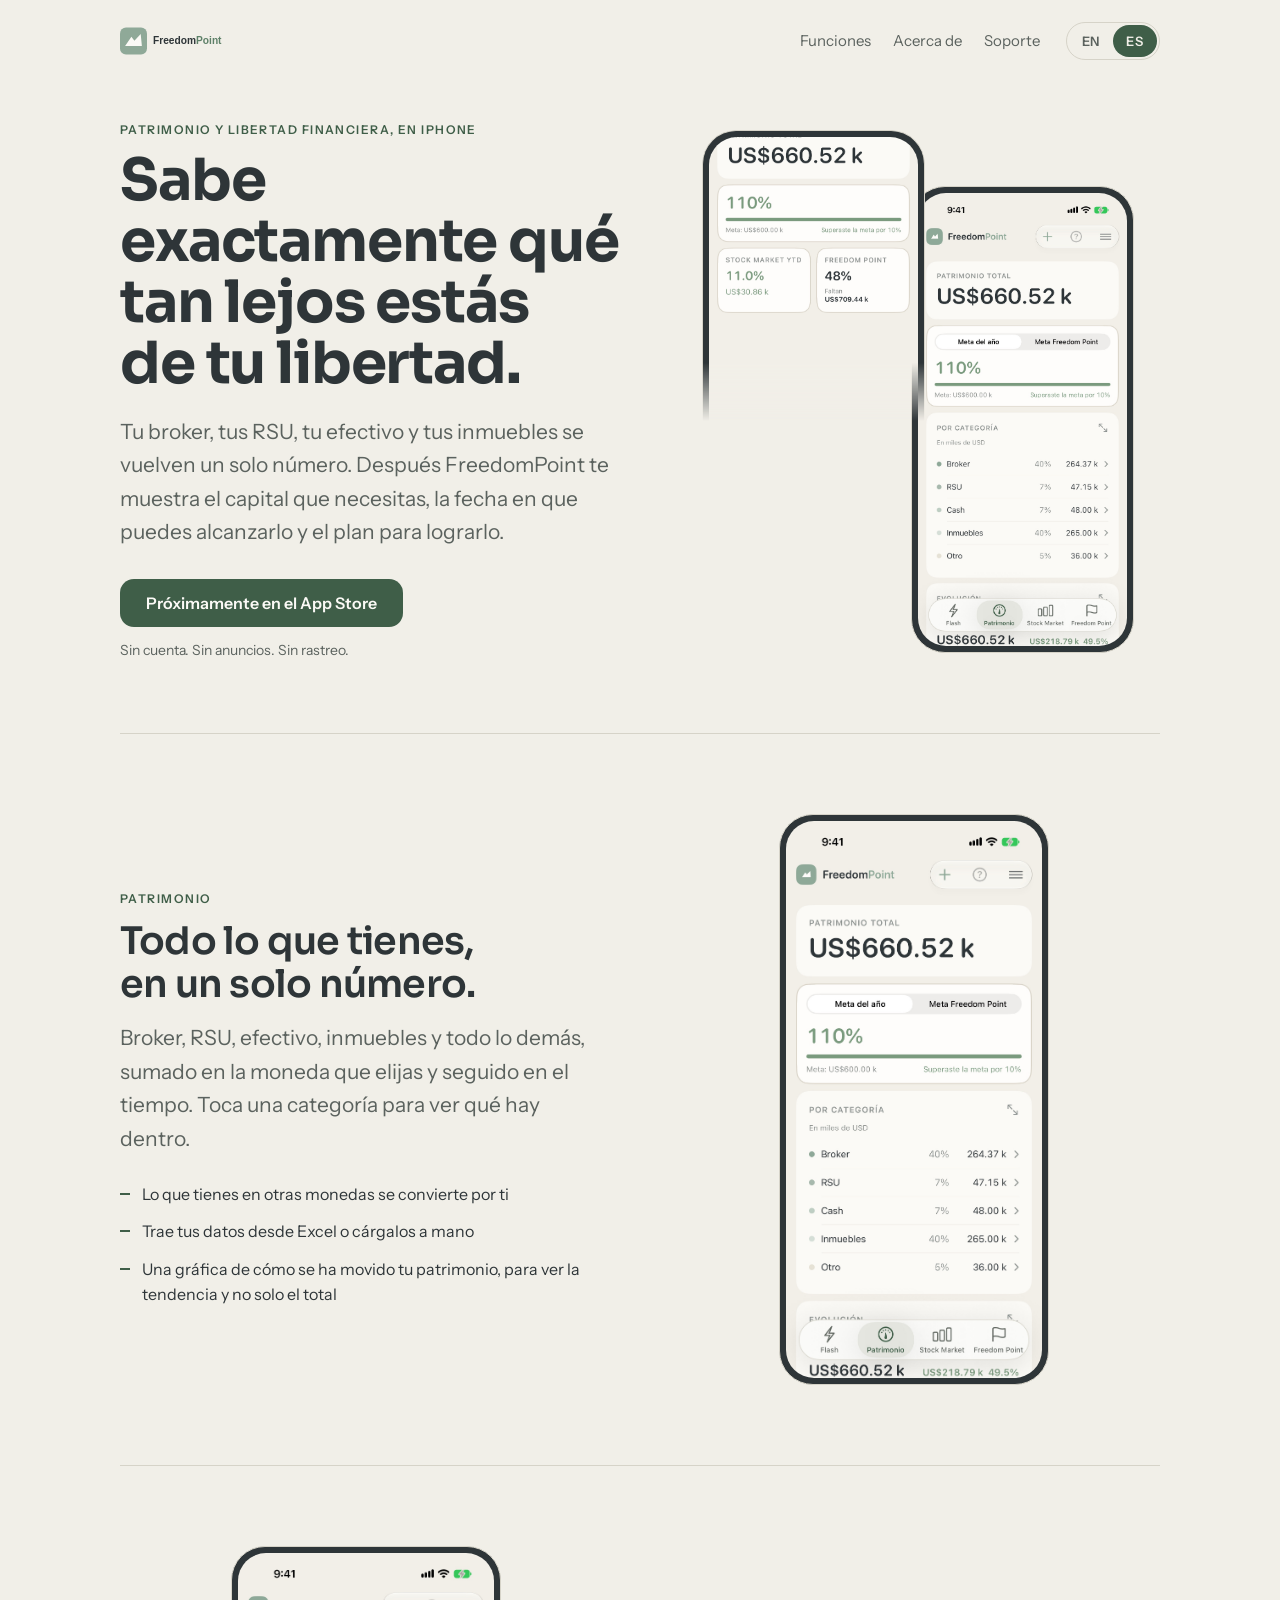
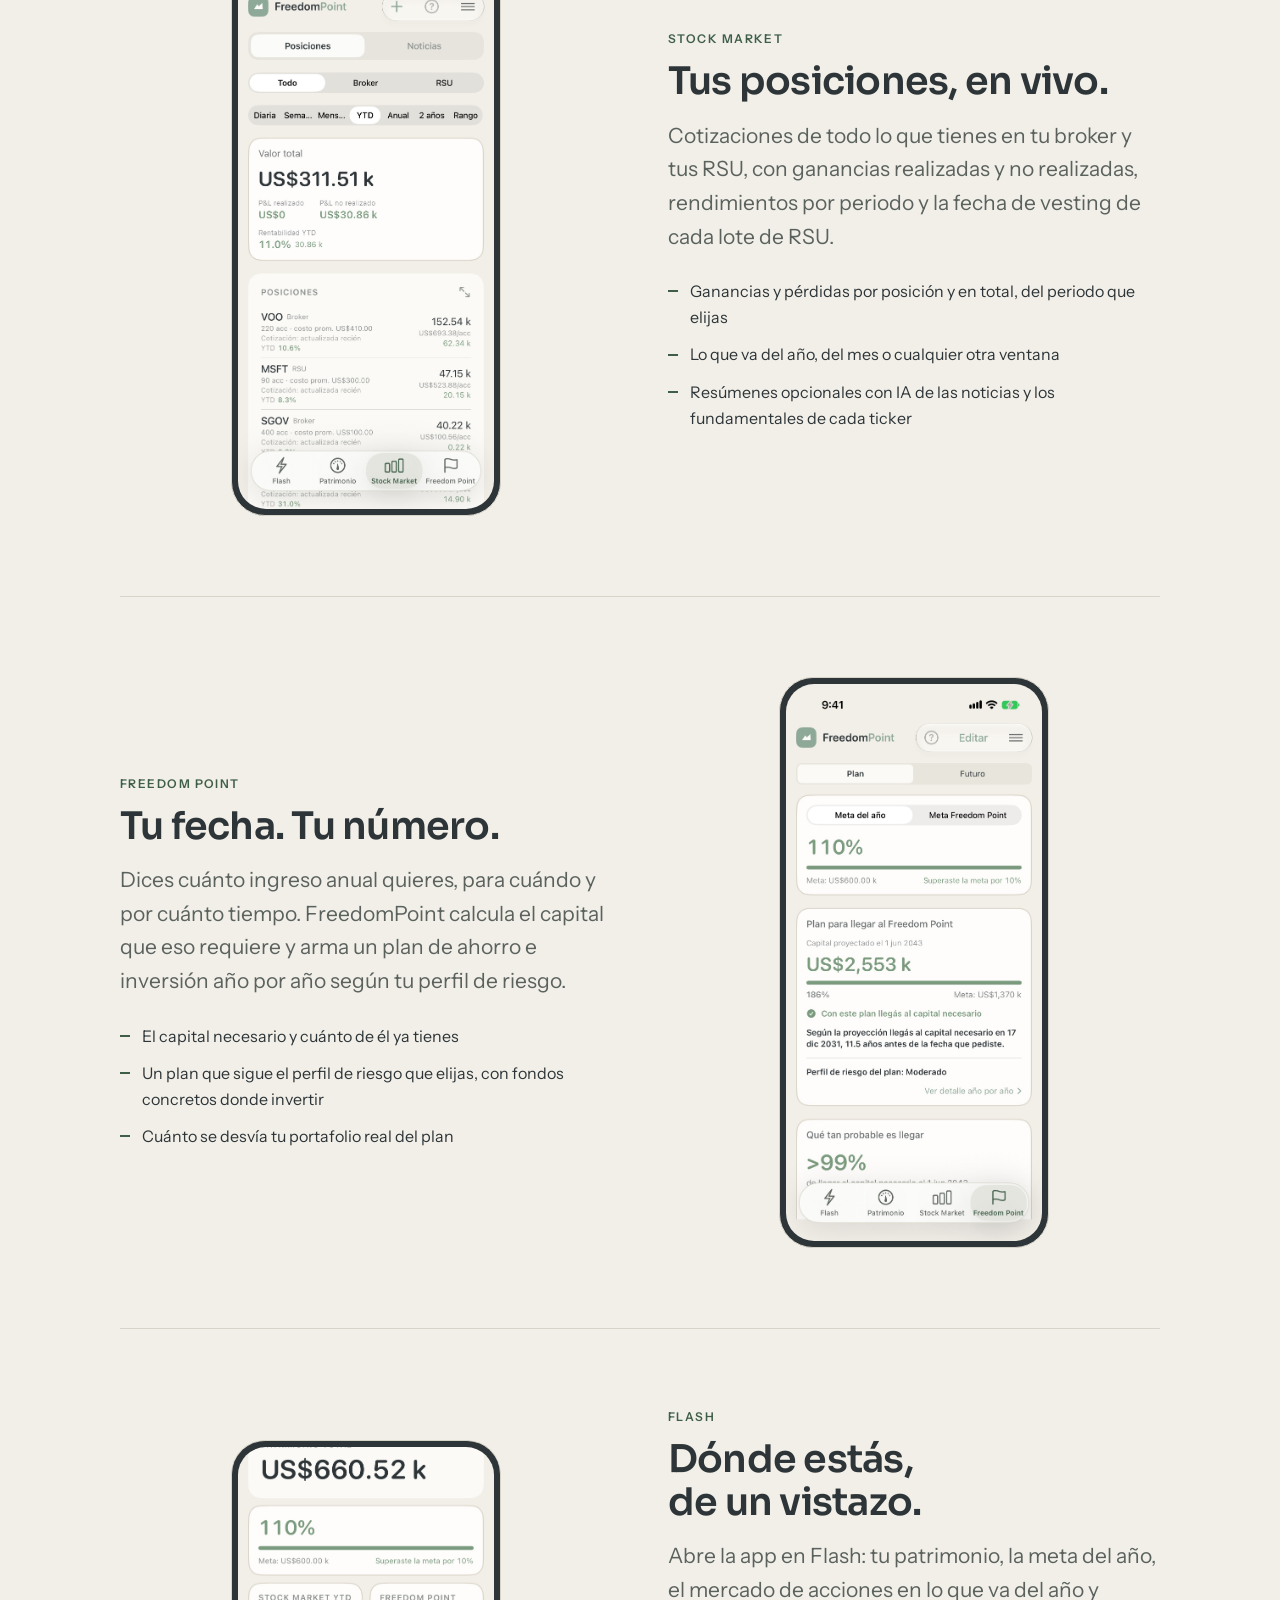
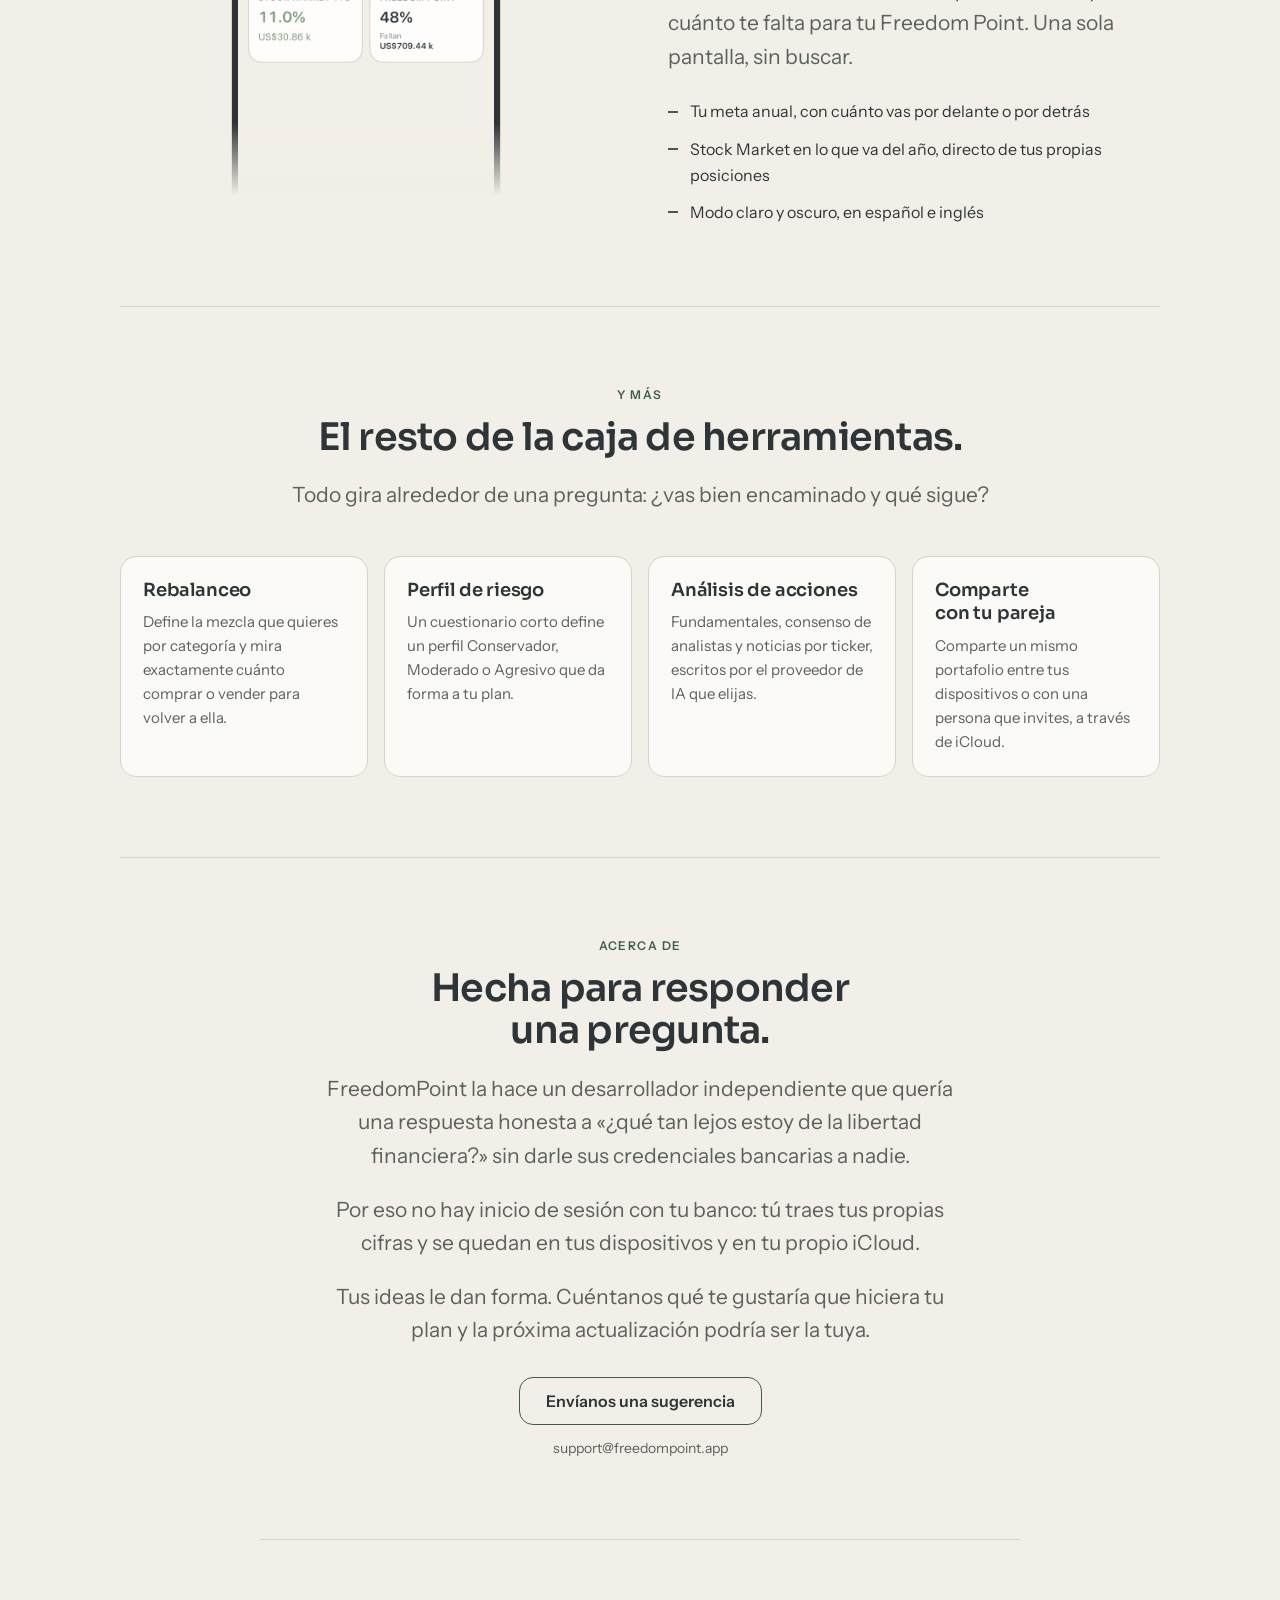
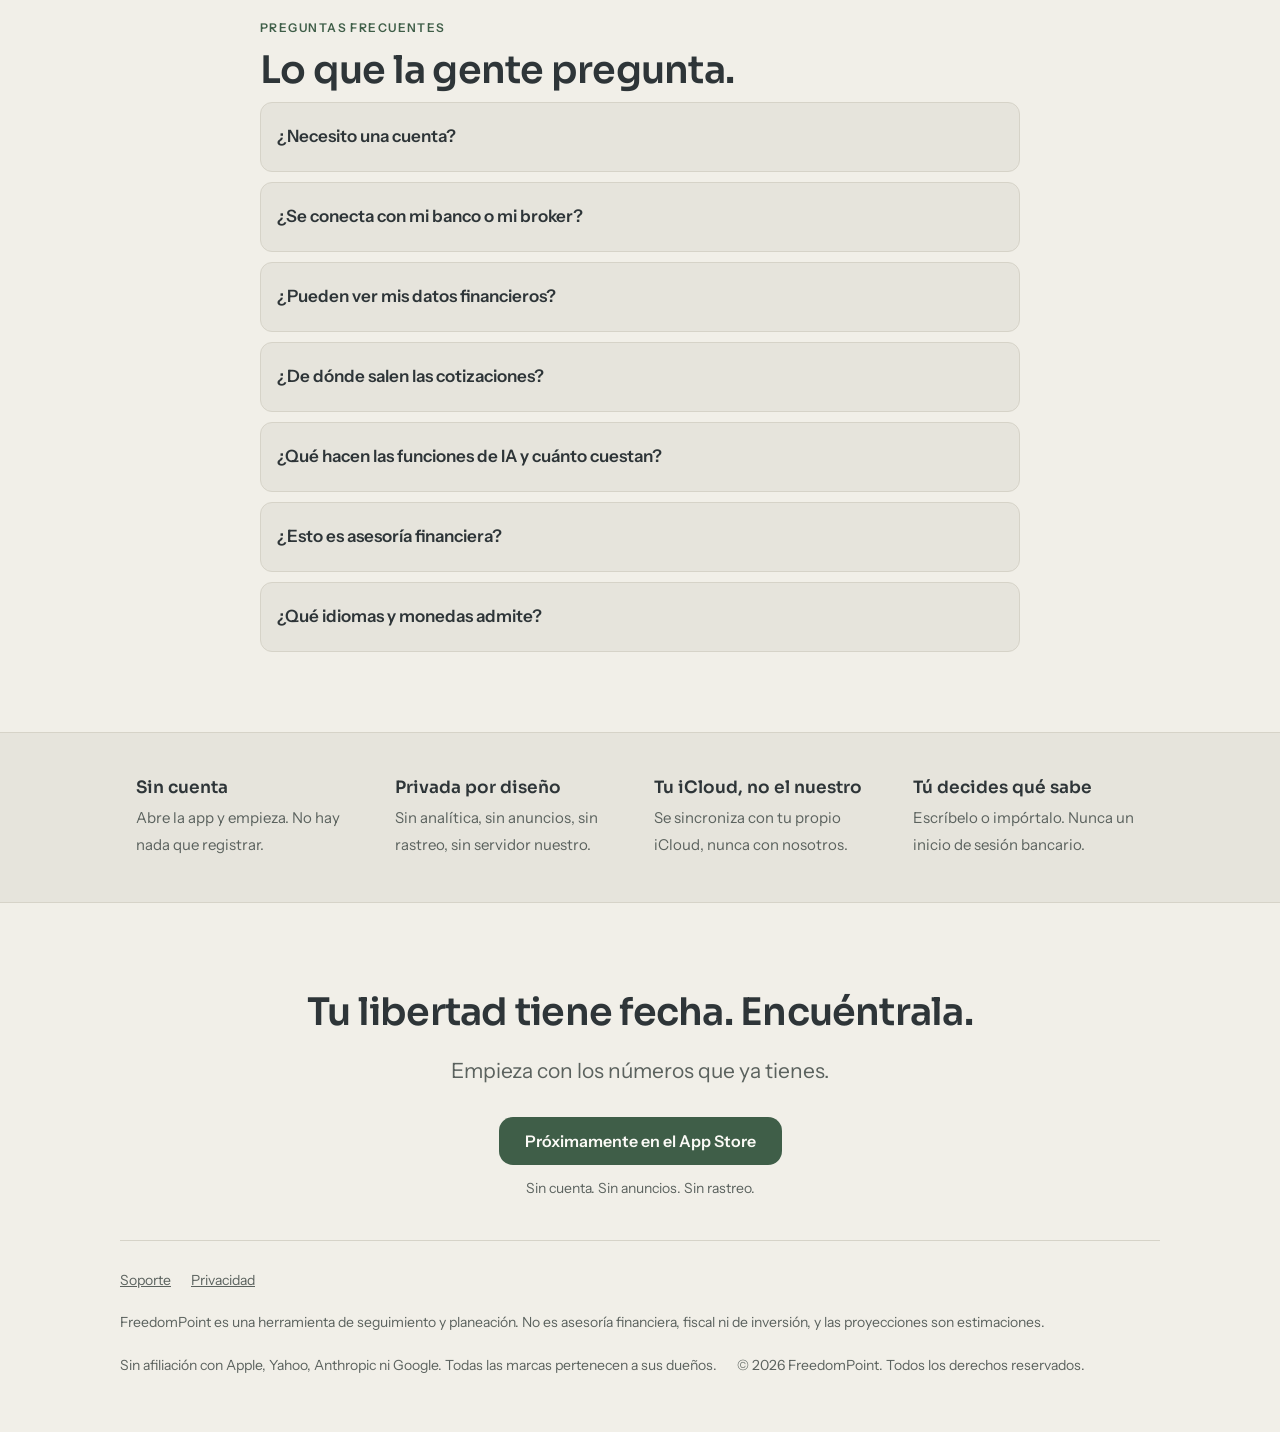
==== es/index.html @ 86e63a3a "Add the FreedomPoint website: landing, privacy policy and support in English and Spanish Co-Authored" ====
<!doctype html>
<html lang="es">
<head>
<meta charset="utf-8">
<meta name="viewport" content="width=device-width,initial-scale=1,viewport-fit=cover">
<title>FreedomPoint: patrimonio y libertad financiera para iPhone</title>
<meta name="description" content="Ve todo tu patrimonio en un solo número y qué tan lejos estás de la libertad financiera. Broker, RSU, efectivo e inmuebles en una app para iPhone. Sin cuenta, sin anuncios, sin rastreo.">
<meta name="theme-color" content="#f1efe8" media="(prefers-color-scheme: light)">
<meta name="theme-color" content="#121514" media="(prefers-color-scheme: dark)">
<link rel="canonical" href="https://freedompoint.app/es/">
<link rel="alternate" hreflang="es" href="https://freedompoint.app/es/">
<link rel="alternate" hreflang="en" href="https://freedompoint.app/">
<link rel="alternate" hreflang="x-default" href="https://freedompoint.app/">
<link rel="icon" href="/img/icon.svg" type="image/svg+xml">
<link rel="apple-touch-icon" href="/img/apple-touch-icon.png">
<meta property="og:title" content="FreedomPoint: patrimonio y libertad financiera para iPhone">
<meta property="og:description" content="Sabe exactamente qué tan lejos estás de la libertad financiera.">
<meta property="og:type" content="website">
<meta property="og:url" content="https://freedompoint.app/es/">
<meta property="og:image" content="https://freedompoint.app/img/og.jpg">
<meta name="twitter:card" content="summary_large_image">
<link rel="preconnect" href="https://fonts.googleapis.com">
<link rel="preconnect" href="https://fonts.gstatic.com" crossorigin>
<link rel="stylesheet" href="https://fonts.googleapis.com/css2?family=Instrument+Sans:wght@400;500;600&family=Sora:wght@500;600;700&display=swap">
<link rel="stylesheet" href="/style.css">
<script type="application/ld+json">{"@context": "https://schema.org", "@type": "MobileApplication", "name": "FreedomPoint", "operatingSystem": "iOS", "applicationCategory": "FinanceApplication", "description": "Ve todo tu patrimonio en un solo número y qué tan lejos estás de la libertad financiera: broker, RSU, efectivo e inmuebles en una app para iPhone.", "url": "https://freedompoint.app/es/", "inLanguage": "es"}</script>
<script type="application/ld+json">{"@context": "https://schema.org", "@type": "FAQPage", "mainEntity": [{"@type": "Question", "name": "¿Necesito una cuenta?", "acceptedAnswer": {"@type": "Answer", "text": "No. FreedomPoint no tiene cuentas ni un servidor propio. Ábrela y empieza. Tus datos viven en tu iPhone y, si tienes iCloud activado, en tu propio iCloud privado para que tus dispositivos queden sincronizados."}}, {"@type": "Question", "name": "¿Se conecta con mi banco o mi broker?", "acceptedAnswer": {"@type": "Answer", "text": "No, y nunca te pide tus credenciales. Cargas tus posiciones a mano o las importas desde un archivo de Excel, así tú controlas lo que la app sabe."}}, {"@type": "Question", "name": "¿Pueden ver mis datos financieros?", "acceptedAnswer": {"@type": "Answer", "text": "No. Tu portafolio se guarda en tu base de datos privada de iCloud, a la que el desarrollador no tiene acceso. La app no tiene analítica ni rastreo. La política de privacidad enumera cada caso en que algo sale de tu dispositivo."}}, {"@type": "Question", "name": "¿De dónde salen las cotizaciones?", "acceptedAnswer": {"@type": "Answer", "text": "De Yahoo Finance. La app envía los símbolos (y los pares de monedas para la conversión) para obtener precios. Los precios pueden llegar con retraso o no estar disponibles, así que trátalos como informativos, no como un feed para operar."}}, {"@type": "Question", "name": "¿Qué hacen las funciones de IA y cuánto cuestan?", "acceptedAnswer": {"@type": "Answer", "text": "Las sugerencias, los resúmenes de noticias y el análisis de acciones con IA son opcionales. Tú eliges Anthropic (Claude) o Google Gemini y agregas tu propia clave de API, que queda en el Llavero de tu dispositivo. El uso lo cobra ese proveedor, no nosotros. La política de privacidad explica exactamente qué envía cada función."}}, {"@type": "Question", "name": "¿Esto es asesoría financiera?", "acceptedAnswer": {"@type": "Answer", "text": "No. FreedomPoint es una herramienta de seguimiento y planeación. Las proyecciones son estimaciones basadas en los supuestos que tú defines, y el plan y las sugerencias con IA no son asesoría de inversión, fiscal ni legal. Los rendimientos pasados no garantizan los futuros."}}, {"@type": "Question", "name": "¿Qué idiomas y monedas admite?", "acceptedAnswer": {"@type": "Answer", "text": "La app está en español e inglés, independientemente del idioma de tu teléfono. Tú eliges la moneda en que ver tu patrimonio y lo que tienes en otras monedas se convierte."}}]}</script>
</head>
<body>
<div class="in">
  <nav>
    <a class="brand" href="/es/" aria-label="Inicio de FreedomPoint"><picture><source media="(prefers-color-scheme: dark)" srcset="/img/freedompoint-lockup-dark.svg"><img src="/img/freedompoint-lockup-light.svg" alt="FreedomPoint" width="150" height="30"></picture></a>
    <span class="navlinks"><a class="hide-sm" href="/es/#features">Funciones</a><a class="hide-sm" href="/es/#about">Acerca de</a><a href="/es/soporte.html">Soporte</a><span class="lang" role="group" aria-label="Language"><a href="/" lang="en" hreflang="en">EN</a><a href="/es/" lang="es" hreflang="es" aria-current="true">ES</a></span></span>
  </nav>

  <main id="main">
  <section class="hero">
    <div>
      <div class="label">Patrimonio y libertad financiera, en iPhone</div>
      <h1>Sabe exactamente qué tan lejos estás de tu libertad.</h1>
      <p class="lead">Tu broker, tus RSU, tu efectivo y tus inmuebles se vuelven un solo número. Después FreedomPoint te muestra el capital que necesitas, la fecha en que puedes alcanzarlo y el plan para lograrlo.</p>
      <span class="cta soon" role="note">Próximamente en el App Store</span>
      <p class="fine">Sin cuenta. Sin anuncios. Sin rastreo.</p>
    </div>
    <div class="phones">
      <div class="phone crop"><img src="/img/es/flash.jpg" alt="Pantalla Flash con patrimonio, meta anual, mercado en el año y distancia al Freedom Point" width="1206" height="1640"></div>
      <div class="phone"><img src="/img/es/networth.jpg" alt="Pantalla de Patrimonio de FreedomPoint con el total y su desglose por categoría" width="1206" height="2622" loading="lazy"></div>
    </div>
  </section>

  <section class="band" id="features">
    <div class="row">
      <div class="copy">
        <div class="label">Patrimonio</div>
        <h2>Todo lo que tienes, en un solo número.</h2>
        <p class="lead">Broker, RSU, efectivo, inmuebles y todo lo demás, sumado en la moneda que elijas y seguido en el tiempo. Toca una categoría para ver qué hay dentro.</p>
        <ul class="pts"><li>Lo que tienes en otras monedas se convierte por ti</li><li>Trae tus datos desde Excel o cárgalos a mano</li><li>Una gráfica de cómo se ha movido tu patrimonio, para ver la tendencia y no solo el total</li></ul>
      </div>
      <div class="phones"><div class="phone" style="width:min(70%,270px)"><img src="/img/es/networth.jpg" alt="Pantalla de Patrimonio de FreedomPoint con el total y su desglose por categoría" width="1206" height="2622" loading="lazy"></div></div>
    </div>
  </section>

  <section class="band">
    <div class="row flip">
      <div class="copy">
        <div class="label">Stock Market</div>
        <h2>Tus posiciones, en vivo.</h2>
        <p class="lead">Cotizaciones de todo lo que tienes en tu broker y tus RSU, con ganancias realizadas y no realizadas, rendimientos por periodo y la fecha de vesting de cada lote de RSU.</p>
        <ul class="pts"><li>Ganancias y pérdidas por posición y en total, del periodo que elijas</li><li>Lo que va del año, del mes o cualquier otra ventana</li><li>Resúmenes opcionales con IA de las noticias y los fundamentales de cada ticker</li></ul>
      </div>
      <div class="phones"><div class="phone" style="width:min(70%,270px)"><img src="/img/es/stock.jpg" alt="Pantalla de Stock Market con posiciones y ganancias diarias y por periodo" width="1206" height="2622" loading="lazy"></div></div>
    </div>
  </section>

  <section class="band">
    <div class="row">
      <div class="copy">
        <div class="label">Freedom Point</div>
        <h2>Tu fecha. Tu número.</h2>
        <p class="lead">Dices cuánto ingreso anual quieres, para cuándo y por cuánto tiempo. FreedomPoint calcula el capital que eso requiere y arma un plan de ahorro e inversión año por año según tu perfil de riesgo.</p>
        <ul class="pts"><li>El capital necesario y cuánto de él ya tienes</li><li>Un plan que sigue el perfil de riesgo que elijas, con fondos concretos donde invertir</li><li>Cuánto se desvía tu portafolio real del plan</li></ul>
      </div>
      <div class="phones"><div class="phone" style="width:min(70%,270px)"><img src="/img/es/freedompoint.jpg" alt="Pantalla de Freedom Point con el capital necesario y el avance hacia él" width="1206" height="2622" loading="lazy"></div></div>
    </div>
  </section>

  <section class="band">
    <div class="row flip">
      <div class="copy">
        <div class="label">Flash</div>
        <h2>Dónde estás, de un vistazo.</h2>
        <p class="lead">Abre la app en Flash: tu patrimonio, la meta del año, el mercado de acciones en lo que va del año y cuánto te falta para tu Freedom Point. Una sola pantalla, sin buscar.</p>
        <ul class="pts"><li>Tu meta anual, con cuánto vas por delante o por detrás</li><li>Stock Market en lo que va del año, directo de tus propias posiciones</li><li>Modo claro y oscuro, en español e inglés</li></ul>
      </div>
      <div class="phones"><div class="phone crop" style="width:min(70%,270px)"><img src="/img/es/flash.jpg" alt="Pantalla Flash con patrimonio, meta anual, mercado en el año y distancia al Freedom Point" width="1206" height="1640" loading="lazy"></div></div>
    </div>
  </section>

  <section class="band more">
    <div class="label">Y más</div>
    <h2>El resto de la caja de herramientas.</h2>
    <p class="lead">Todo gira alrededor de una pregunta: ¿vas bien encaminado y qué sigue?</p>
    <div class="cards"><div class="card"><h3>Rebalanceo</h3><p>Define la mezcla que quieres por categoría y mira exactamente cuánto comprar o vender para volver a ella.</p></div><div class="card"><h3>Perfil de riesgo</h3><p>Un cuestionario corto define un perfil Conservador, Moderado o Agresivo que da forma a tu plan.</p></div><div class="card"><h3>Análisis de acciones</h3><p>Fundamentales, consenso de analistas y noticias por ticker, escritos por el proveedor de IA que elijas.</p></div><div class="card"><h3>Comparte con tu pareja</h3><p>Comparte un mismo portafolio entre tus dispositivos o con una persona que invites, a través de iCloud.</p></div></div>
  </section>
  <section class="band about" id="about">
    <div class="in-narrow">
      <div class="label">Acerca de</div>
      <h2>Hecha para responder una pregunta.</h2>
      <p class="lead">FreedomPoint la hace un desarrollador independiente que quería una respuesta honesta a «¿qué tan lejos estoy de la libertad financiera?» sin darle sus credenciales bancarias a nadie.</p>
      <p class="lead">Por eso no hay inicio de sesión con tu banco: tú traes tus propias cifras y se quedan en tus dispositivos y en tu propio iCloud.</p>
      <p class="lead">Tus ideas le dan forma. Cuéntanos qué te gustaría que hiciera tu plan y la próxima actualización podría ser la tuya.</p>
      <a class="cta ghost" href="mailto:support@freedompoint.app?subject=Sugerencia%20para%20FreedomPoint">Envíanos una sugerencia</a>
      <p class="fine">support@freedompoint.app</p>
    </div>
  </section>
  <section class="band faq" id="faq">
    <div class="label">Preguntas frecuentes</div>
    <h2>Lo que la gente pregunta.</h2>
      <details><summary>¿Necesito una cuenta?</summary><p>No. FreedomPoint no tiene cuentas ni un servidor propio. Ábrela y empieza. Tus datos viven en tu iPhone y, si tienes iCloud activado, en tu propio iCloud privado para que tus dispositivos queden sincronizados.</p></details>
      <details><summary>¿Se conecta con mi banco o mi broker?</summary><p>No, y nunca te pide tus credenciales. Cargas tus posiciones a mano o las importas desde un archivo de Excel, así tú controlas lo que la app sabe.</p></details>
      <details><summary>¿Pueden ver mis datos financieros?</summary><p>No. Tu portafolio se guarda en tu base de datos privada de iCloud, a la que el desarrollador no tiene acceso. La app no tiene analítica ni rastreo. La política de privacidad enumera cada caso en que algo sale de tu dispositivo.</p></details>
      <details><summary>¿De dónde salen las cotizaciones?</summary><p>De Yahoo Finance. La app envía los símbolos (y los pares de monedas para la conversión) para obtener precios. Los precios pueden llegar con retraso o no estar disponibles, así que trátalos como informativos, no como un feed para operar.</p></details>
      <details><summary>¿Qué hacen las funciones de IA y cuánto cuestan?</summary><p>Las sugerencias, los resúmenes de noticias y el análisis de acciones con IA son opcionales. Tú eliges Anthropic (Claude) o Google Gemini y agregas tu propia clave de API, que queda en el Llavero de tu dispositivo. El uso lo cobra ese proveedor, no nosotros. La política de privacidad explica exactamente qué envía cada función.</p></details>
      <details><summary>¿Esto es asesoría financiera?</summary><p>No. FreedomPoint es una herramienta de seguimiento y planeación. Las proyecciones son estimaciones basadas en los supuestos que tú defines, y el plan y las sugerencias con IA no son asesoría de inversión, fiscal ni legal. Los rendimientos pasados no garantizan los futuros.</p></details>
      <details><summary>¿Qué idiomas y monedas admite?</summary><p>La app está en español e inglés, independientemente del idioma de tu teléfono. Tú eliges la moneda en que ver tu patrimonio y lo que tienes en otras monedas se convierte.</p></details>
  </section>
  </main>
</div>

<div class="strip">
  <div class="in">
    <div><b>Sin cuenta</b><span>Abre la app y empieza. No hay nada que registrar.</span></div>
    <div><b>Privada por diseño</b><span>Sin analítica, sin anuncios, sin rastreo, sin servidor nuestro.</span></div>
    <div><b>Tu iCloud, no el nuestro</b><span>Se sincroniza con tu propio iCloud, nunca con nosotros.</span></div>
    <div><b>Tú decides qué sabe</b><span>Escríbelo o impórtalo. Nunca un inicio de sesión bancario.</span></div>
  </div>
</div>

<div class="in">
  <section class="close">
    <h2>Tu libertad tiene fecha. Encuéntrala.</h2>
    <p class="lead">Empieza con los números que ya tienes.</p>
    <span class="cta soon" role="note">Próximamente en el App Store</span>
    <p class="fine">Sin cuenta. Sin anuncios. Sin rastreo.</p>
  </section>
  <footer>
    <a href="/es/soporte.html">Soporte</a><a href="/es/privacidad.html">Privacidad</a>
    <span>FreedomPoint es una herramienta de seguimiento y planeación. No es asesoría financiera, fiscal ni de inversión, y las proyecciones son estimaciones.</span>
    <span>Sin afiliación con Apple, Yahoo, Anthropic ni Google. Todas las marcas pertenecen a sus dueños.</span>
    <span>© 2026 FreedomPoint. Todos los derechos reservados.</span>
  </footer>
</div>
</body>
</html>
---- style.css ----
/* FreedomPoint site. Warm paper ground, one sage green, one solid action (the download button). */
:root{
  --bg:#f1efe8; --bg2:#e6e4dc; --surface:#fbfaf6; --fg:#2e3538; --dim:#5b625e; --line:#d6d3c8;
  --accent:#3f5e48; --soft:#e4e6df; --cta:#3f5e48; --on-cta:#fbfaf6; --bezel:#2e3538; --good:#2f6b45;
  --display:'Sora',system-ui,sans-serif; --body:'Instrument Sans',system-ui,sans-serif;
  color-scheme:light;
}
@media (prefers-color-scheme:dark){:root{
  --bg:#121514; --bg2:#1c201f; --surface:#1c201f; --fg:#f2f1ec; --dim:#9ba19d; --line:#343a37;
  --accent:#a9c4b1; --soft:#2b342f; --cta:#a3bfa9; --on-cta:#121514; --bezel:#07090a; --good:#8fd0a6;
  color-scheme:dark}}
*{box-sizing:border-box}
html{scroll-behavior:smooth}
body{margin:0;background:var(--bg);color:var(--fg);font:17px/1.6 var(--body);
  padding-left:max(16px,env(safe-area-inset-left,0px));padding-right:max(16px,env(safe-area-inset-right,0px));
  -webkit-text-size-adjust:100%}
.in{max-width:1040px;margin:0 auto}
h1,h2,h3{font-family:var(--display);text-wrap:balance;letter-spacing:-.02em;margin:0}
h1{font-size:clamp(34px,6vw,58px);line-height:1.05;font-weight:700}
h2{font-size:clamp(26px,4vw,38px);line-height:1.12;font-weight:600}
h3{font-size:18px;line-height:1.3;font-weight:600;letter-spacing:-.01em}
p{margin:0}
a{color:var(--accent)}
.label{font:600 12px var(--body);letter-spacing:.12em;text-transform:uppercase;color:var(--accent);margin-bottom:14px}
.lead{font-size:clamp(18px,2.2vw,21px);color:var(--dim);max-width:34em;margin-top:20px}
.skip{position:absolute;left:-999px}.skip:focus{left:16px;top:8px;background:var(--bg);padding:8px 12px;z-index:9}

nav{display:flex;justify-content:space-between;align-items:center;padding-block:22px}
.brand{display:block;line-height:0}
.brand img{display:block;height:30px;width:auto}
.navlinks{display:flex;gap:22px;align-items:center}
nav a{color:var(--dim);text-decoration:none;font-size:15px}
nav a:hover{color:var(--fg)}
.lang{display:inline-flex;border:1px solid var(--line);border-radius:999px;padding:2px;margin-left:4px}
.lang a{min-width:44px;min-height:32px;display:inline-flex;align-items:center;justify-content:center;border-radius:999px;font-size:13px;font-weight:600;letter-spacing:.04em}
.lang a[aria-current="true"]{background:var(--accent);color:var(--bg)}
@media (max-width:560px){.navlinks{gap:12px}.navlinks>a:not(.lang){font-size:14px}.navlinks>a.hide-sm{display:none}.lang a{min-width:38px}nav{gap:10px}.brand img{height:26px}}

.hero{display:grid;grid-template-columns:1.05fr 1fr;gap:48px;align-items:center;padding-block:40px 72px}
.cta{display:inline-flex;align-items:center;min-height:48px;padding:0 26px;border-radius:14px;background:var(--cta);color:var(--on-cta);font:600 16px var(--body);text-decoration:none;margin-top:30px}
.cta.ghost{background:transparent;color:var(--fg);border:1.5px solid var(--accent)}
.cta.soon{cursor:default}
a:focus-visible,summary:focus-visible{outline:3px solid var(--accent);outline-offset:3px}
.fine{font-size:14px;color:var(--dim);margin-top:12px}

.phones{display:flex;align-items:flex-start;justify-content:center;gap:0;min-width:0}
.phone{flex:none;width:min(46%,236px);padding:6px;border-radius:34px;background:var(--bezel);border:1px solid var(--line)}
.phone img{display:block;width:100%;height:auto;border-radius:28px;background:var(--bg2)}
.phone.crop{border-bottom:0;border-bottom-left-radius:0;border-bottom-right-radius:0;padding-bottom:0;-webkit-mask-image:linear-gradient(#000 80%,transparent);mask-image:linear-gradient(#000 80%,transparent)}
.phone.crop img{border-bottom-left-radius:0;border-bottom-right-radius:0}
.phones .phone:nth-child(2){margin-top:56px;margin-left:-14px}

.band{border-top:1px solid var(--line);padding-block:80px}
.row{display:grid;grid-template-columns:1fr 1fr;gap:56px;align-items:center}
.row.flip .copy{order:2}
.copy{min-width:0}
.copy p.lead{margin-top:16px}
.pts{list-style:none;padding:0;margin:26px 0 0;display:grid;gap:12px}
.pts li{padding-left:22px;position:relative;font-size:16px}
.pts li::before{content:"";position:absolute;left:0;top:.7em;width:10px;height:2px;background:var(--accent)}

.more{text-align:center}
.more .lead{margin-inline:auto}
.cards{display:grid;grid-template-columns:repeat(4,1fr);gap:16px;margin-top:44px;text-align:left}
.card{background:var(--surface);border:1px solid var(--line);border-radius:16px;padding:22px}
.card h3{margin-bottom:8px}
.card p{font-size:15px;color:var(--dim)}

.in-narrow{max-width:640px;margin:0 auto}
.about{text-align:center}
.about .lead{margin-inline:auto}

.faq{max-width:760px;margin-inline:auto}
.faq details{background:var(--bg2);border:1px solid var(--line);border-radius:12px;padding:12px 16px;margin-top:10px}
.faq summary{cursor:pointer;font-weight:600;min-height:44px;display:flex;align-items:center}
.faq details p{margin:6px 0 8px;color:var(--dim);font-size:16px}

.strip{background:var(--bg2);border-block:1px solid var(--line);padding-block:44px;margin-inline:calc(-1 * max(16px,env(safe-area-inset-left,0px)))}
.strip .in{padding-inline:max(16px,env(safe-area-inset-left,0px));display:grid;grid-template-columns:repeat(4,1fr);gap:28px}
.strip b{display:block;font:600 17px var(--display);margin-bottom:6px}
.strip span{font-size:15px;color:var(--dim)}

.close{text-align:center;padding-block:88px 40px}
.close .lead{margin-inline:auto}
footer{border-top:1px solid var(--line);padding-block:28px 56px;font-size:14px;color:var(--dim);display:flex;gap:20px;flex-wrap:wrap}
footer a{color:var(--dim)}

/* Privacy / support pages */
.doc{max-width:700px;margin:0 auto;padding-block:24px 80px}
.doc h1{font-size:clamp(30px,5vw,42px);line-height:1.12;margin-bottom:8px}
.doc .sub{color:var(--dim);font-size:15px;margin-bottom:36px}
.doc h2{font-size:22px;margin:44px 0 14px;padding-top:22px;border-top:1px solid var(--line)}
.doc h2.first{border-top:none;padding-top:0;margin-top:0}
.doc p+p,.doc p+ul,.doc ul+p{margin-top:12px}
.doc ul{padding-left:20px;margin:12px 0}.doc li{margin-bottom:6px}
.box{background:var(--surface);border:1px solid var(--line);border-radius:16px;padding:22px 24px;margin-bottom:36px}
.box p{font-size:16px}
.pills{display:flex;flex-wrap:wrap;gap:8px;margin-top:16px}
.pill{font-size:13px;font-weight:600;color:var(--good);background:color-mix(in srgb,var(--good) 13%,transparent);border:1px solid color-mix(in srgb,var(--good) 35%,transparent);padding:5px 11px;border-radius:999px}
table{width:100%;border-collapse:collapse;font-size:15px;margin-top:12px}
th,td{text-align:left;padding:11px 12px;border-bottom:1px solid var(--line);vertical-align:top}
th{font-size:12px;text-transform:uppercase;letter-spacing:.06em;color:var(--dim);font-weight:600}
td.type{font-weight:600}
td.dim{color:var(--dim)}
.contact{background:var(--soft);border-radius:16px;padding:22px 24px;margin-top:44px}
.contact h2{margin:0 0 10px;padding:0;border:none}
@media (max-width:620px){table,thead,tbody,th,td,tr{display:block}thead{display:none}tr{border-bottom:1px solid var(--line);padding:12px 0}td{border-bottom:none;padding:3px 0}}

@media (max-width:900px){.cards{grid-template-columns:1fr 1fr}}
@media (max-width:820px){
  .hero,.row{grid-template-columns:1fr;gap:40px}
  .row.flip .copy{order:0}
  .strip .in{grid-template-columns:1fr 1fr}
  .band{padding-block:60px}
}
@media (max-width:520px){.cards{grid-template-columns:1fr}}
@media (max-width:420px){.strip .in{grid-template-columns:1fr}}
@media (prefers-reduced-motion:reduce){html{scroll-behavior:auto}}
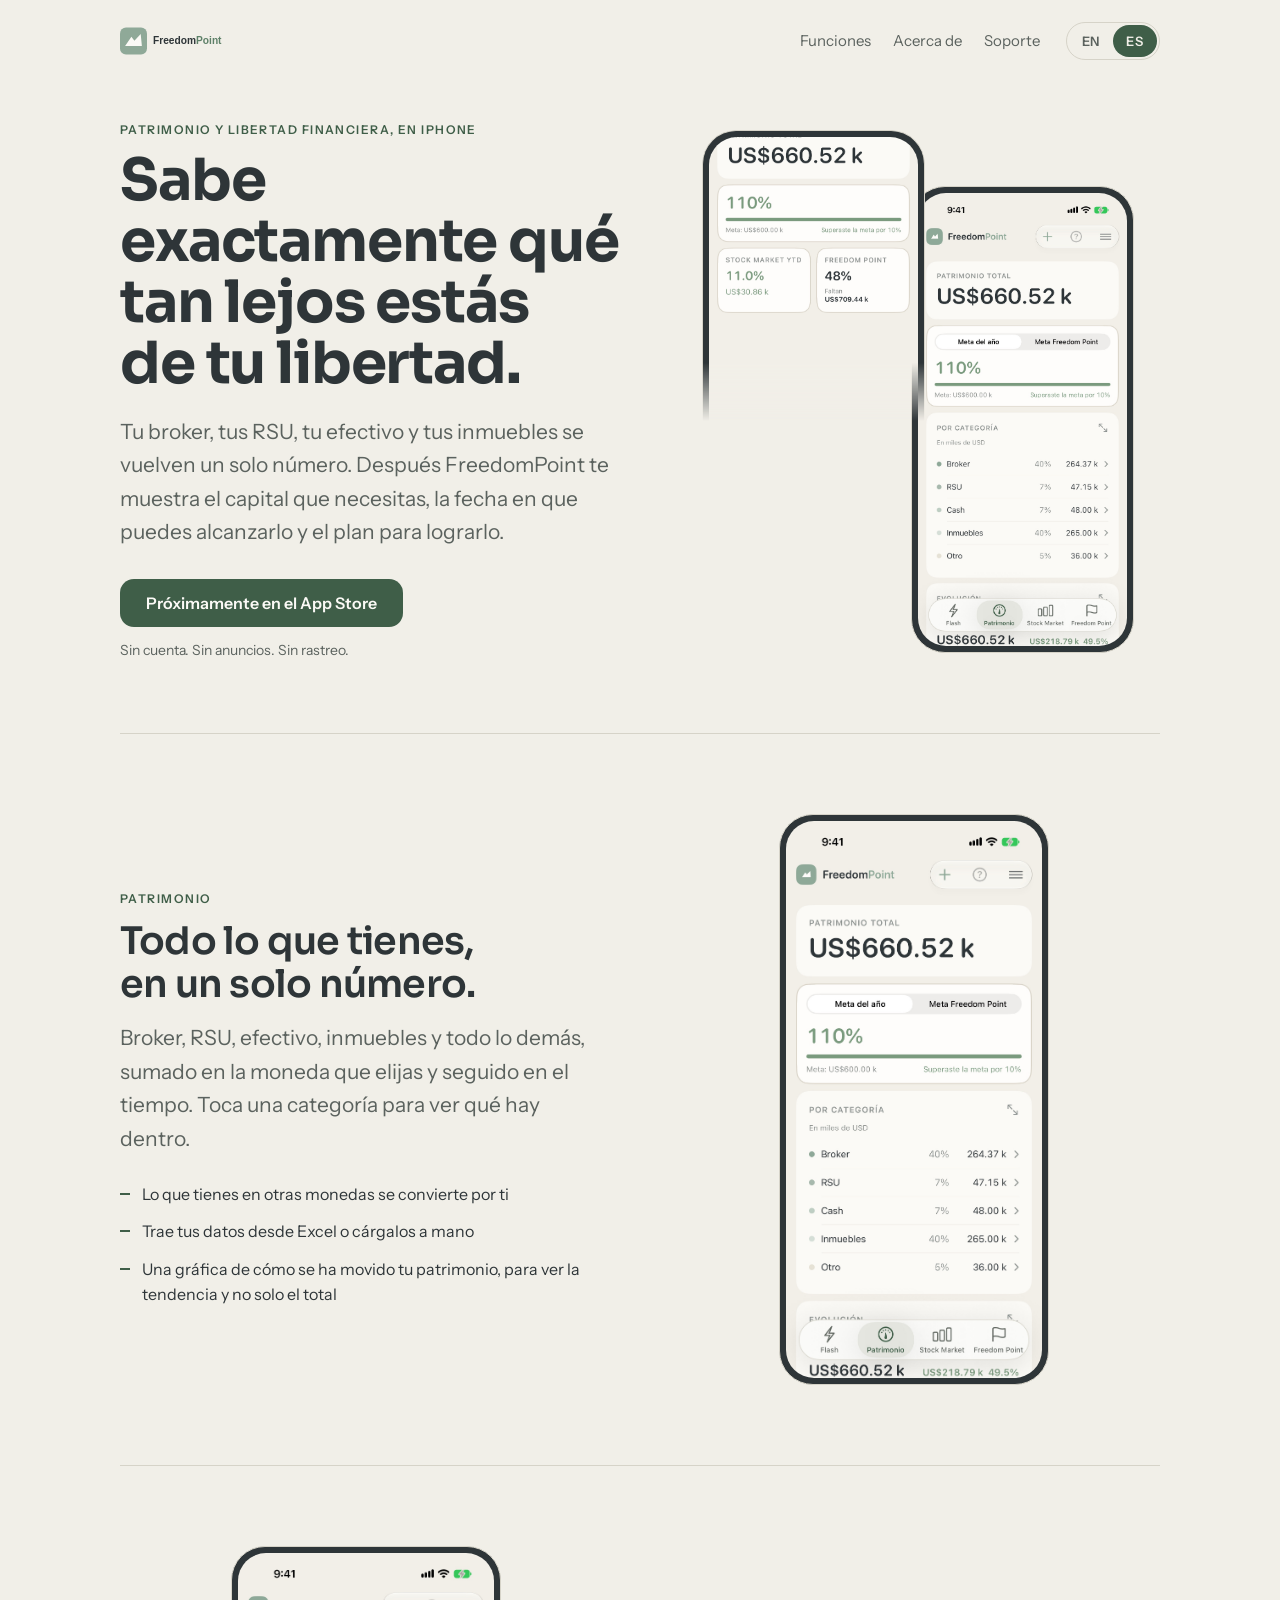
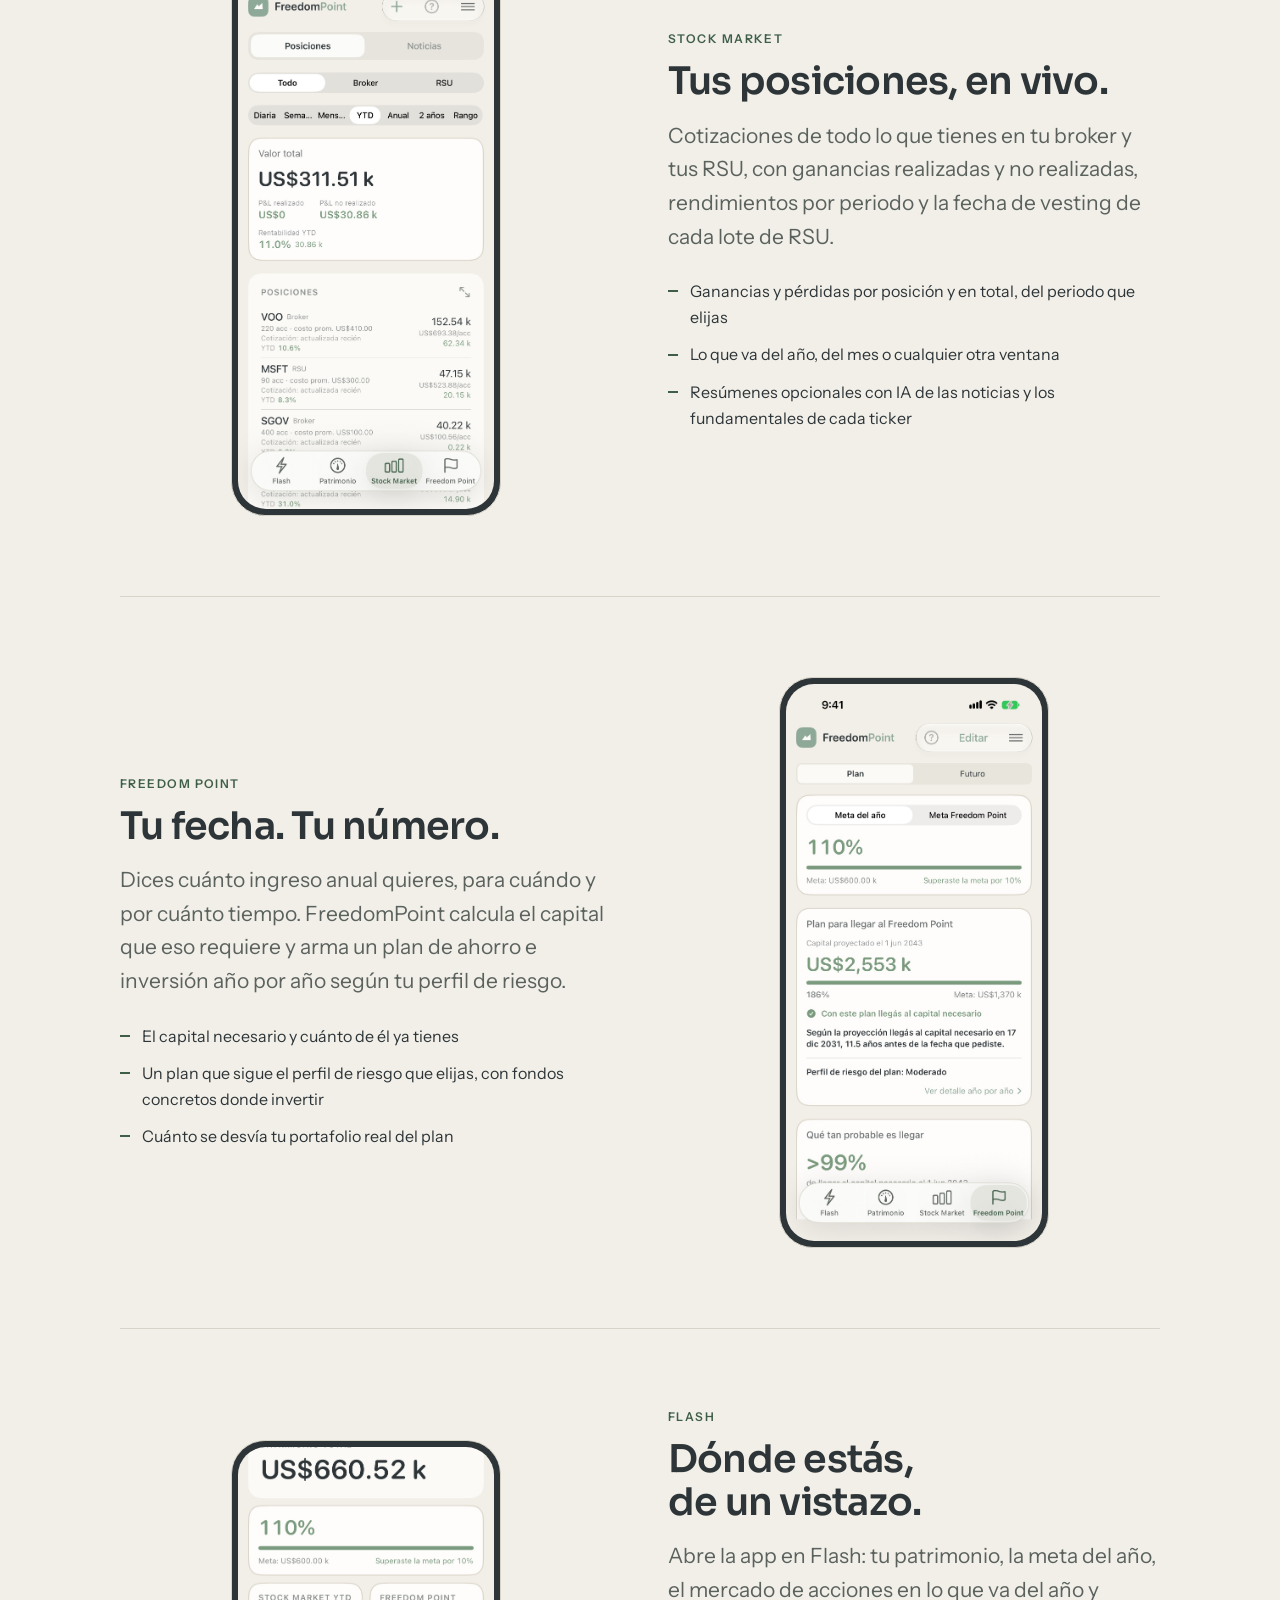
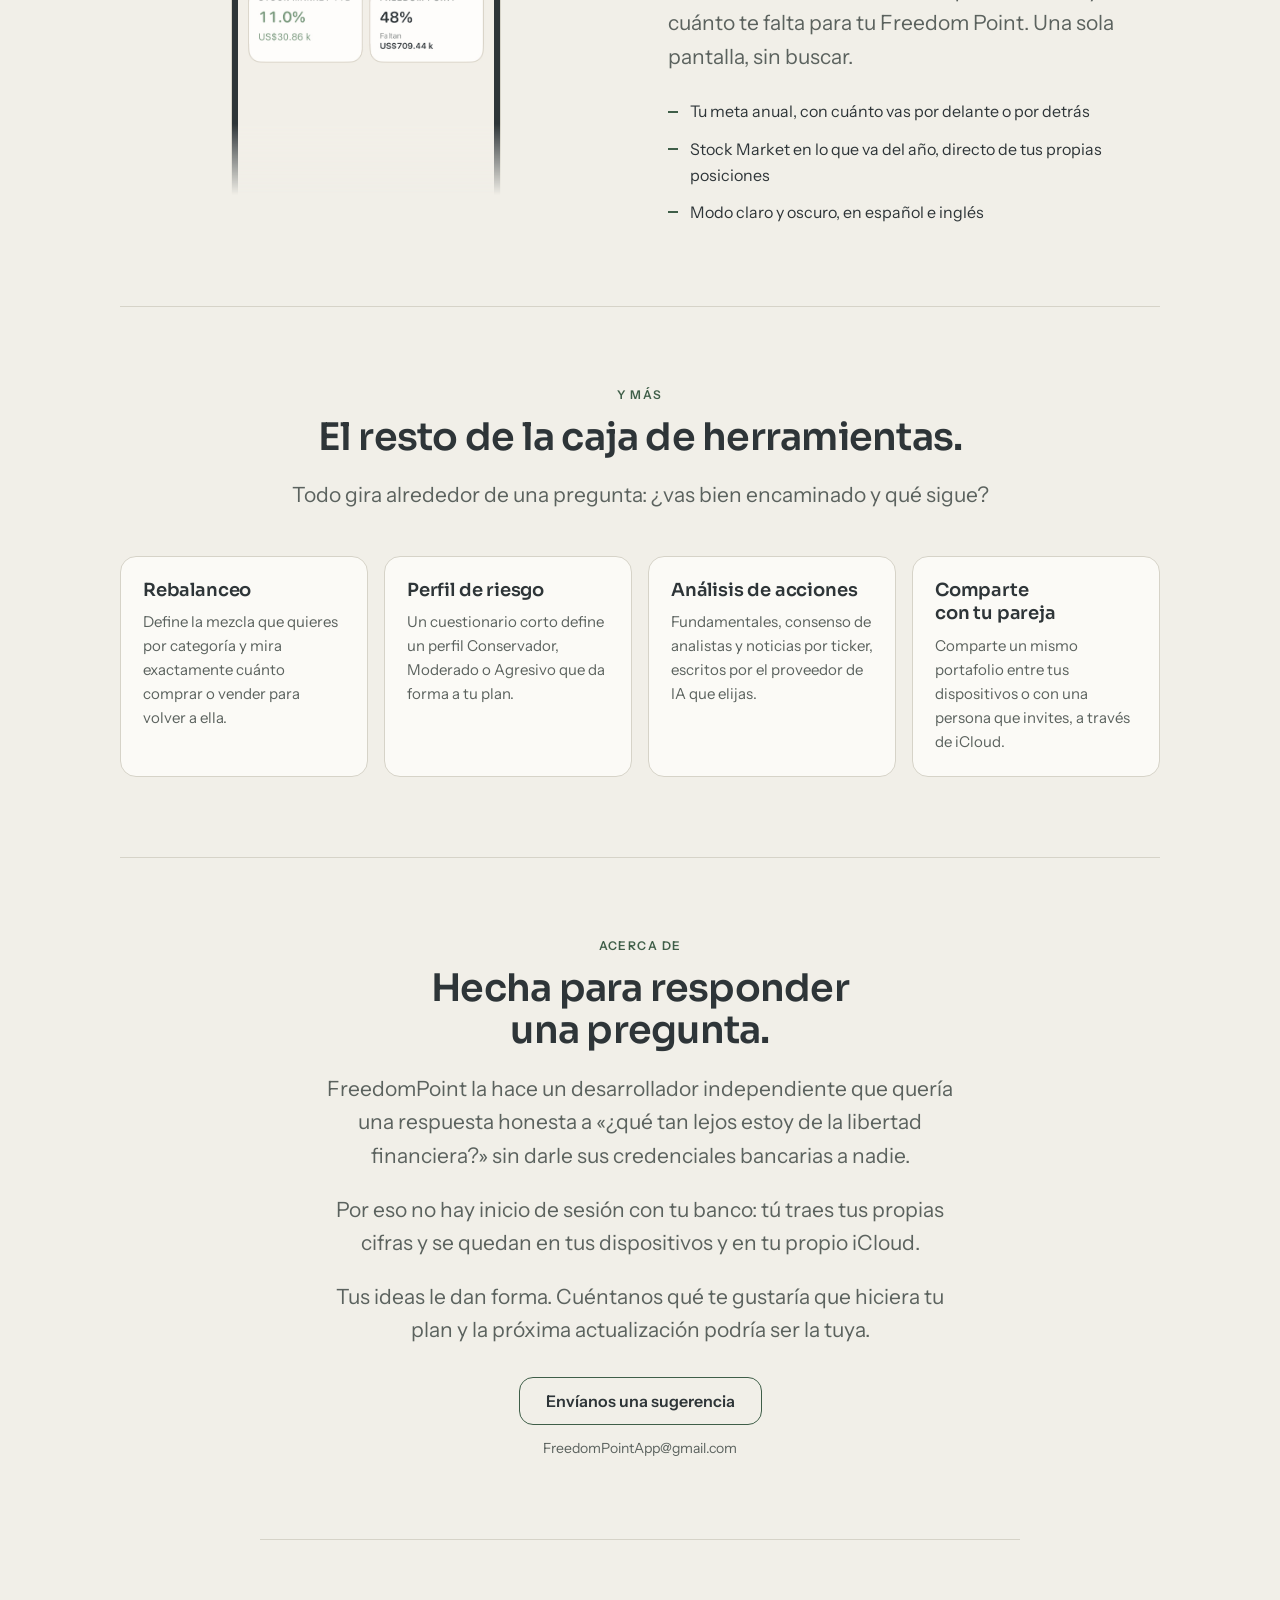
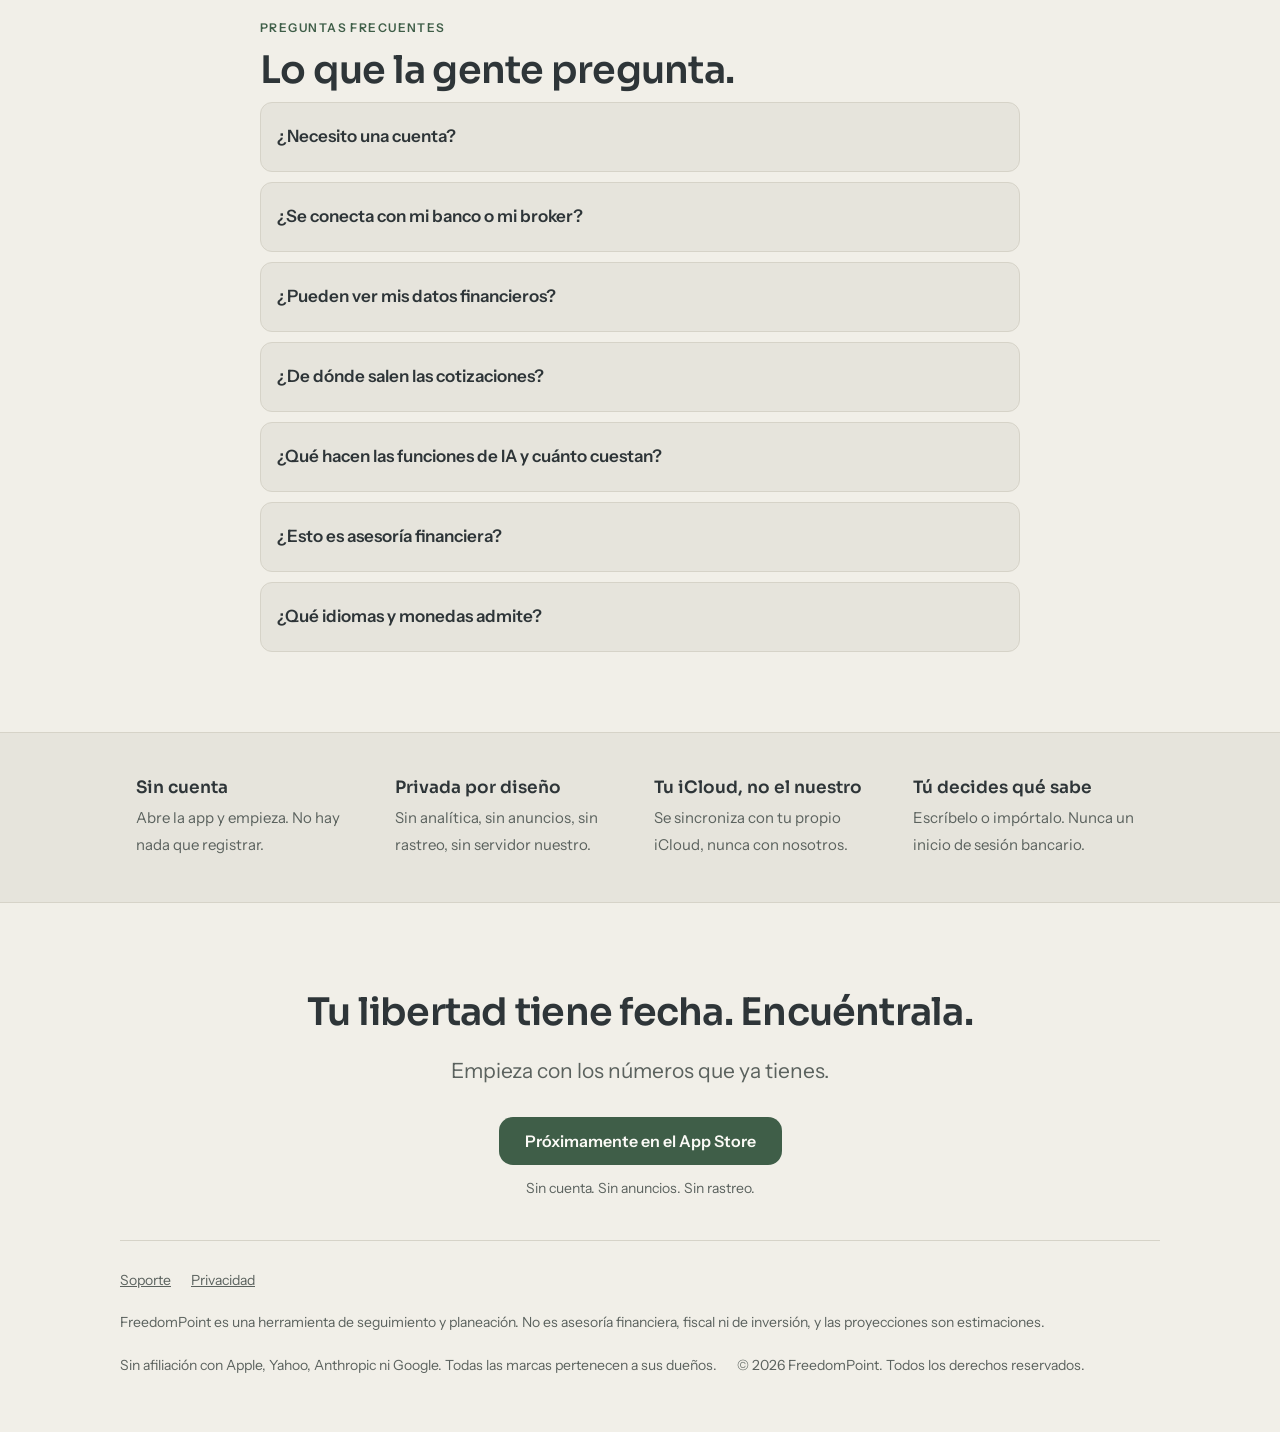
==== commit d5f23703: "Use FreedomPointApp@gmail.com as the contact address Co-Authored-By: Claude Sonnet 5.5 <noreply@anth" ====
--- a/es/index.html
+++ b/es/index.html
@@ -109,8 +109,8 @@
       <p class="lead">FreedomPoint la hace un desarrollador independiente que quería una respuesta honesta a «¿qué tan lejos estoy de la libertad financiera?» sin darle sus credenciales bancarias a nadie.</p>
       <p class="lead">Por eso no hay inicio de sesión con tu banco: tú traes tus propias cifras y se quedan en tus dispositivos y en tu propio iCloud.</p>
       <p class="lead">Tus ideas le dan forma. Cuéntanos qué te gustaría que hiciera tu plan y la próxima actualización podría ser la tuya.</p>
-      <a class="cta ghost" href="mailto:support@freedompoint.app?subject=Sugerencia%20para%20FreedomPoint">Envíanos una sugerencia</a>
-      <p class="fine">support@freedompoint.app</p>
+      <a class="cta ghost" href="mailto:FreedomPointApp@gmail.com?subject=Sugerencia%20para%20FreedomPoint">Envíanos una sugerencia</a>
+      <p class="fine">FreedomPointApp@gmail.com</p>
     </div>
   </section>
   <section class="band faq" id="faq">
